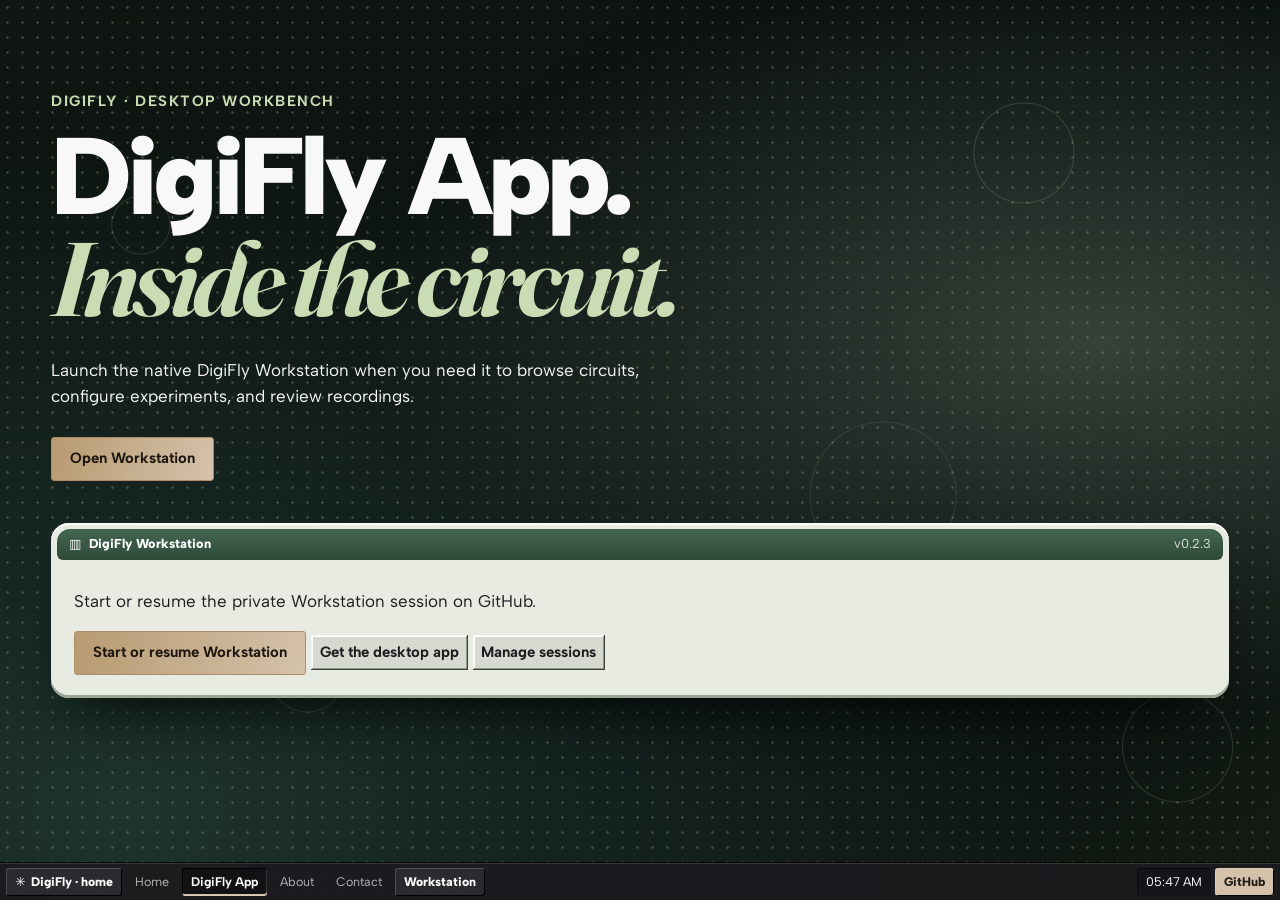
==== app/index.html @ bb7e49b6 "Publish the DigiFly website with manual Workstation launch" ====
<!doctype html>
<html lang="en">
<head>
  <meta charset="utf-8">
  <meta name="viewport" content="width=device-width, initial-scale=1">
  <meta name="description" content="DigiFly research and desktop workbench for fruit fly neural simulations.">
  <meta name="theme-color" content="#1d1b1f">
  <title>DigiFly App · DigiFly</title>
  <link rel="stylesheet" href="../assets/site.css">
  <script defer src="../assets/site.js"></script>
</head>
<body class="page-app">
  <a class="skip" href="#main">Skip to content</a>
  <main id="main">
<section class="hero" aria-labelledby="title">
  <p class="eyebrow">DIGIFLY · DESKTOP WORKBENCH</p>
  <h1 id="title">DigiFly App.<br><em>Inside the circuit.</em></h1>
  <p>Launch the native DigiFly Workstation when you need it to browse circuits, configure experiments, and review recordings.</p>
  <a class="action primary" href="#workbench">Open Workstation</a>
</section>
<section class="viewer instrument live-workbench" id="workbench" aria-labelledby="workbench-label" data-session-url="">
  <div class="window-bar"><span aria-hidden="true">▥</span> <span id="workbench-label">DigiFly Workstation</span><span class="window-meta">v0.2.3</span></div>
  <div class="session-notice" data-session-notice>
    <p>Start or resume the private Workstation session on GitHub.</p>
    <a class="action primary" href="https://codespaces.new/Saint-Sam/Digifly-Application/tree/browser-codespace?quickstart=1">Start or resume Workstation</a>
    <a class="action system-button" href="https://github.com/Saint-Sam/Digifly-Application/releases/tag/v0.2.3">Get the desktop app</a>
    <a class="action system-button" href="https://github.com/codespaces">Manage sessions</a>
  </div>
  <div class="session-launch" data-session-launch hidden>
    <a class="action primary" data-session-link target="_blank" rel="noopener">Open full-window session</a>
  </div>
  <iframe data-session-frame loading="lazy" title="DigiFly Workstation remote desktop" allow="fullscreen" hidden></iframe>
</section>
</main>
  <div class="taskbar">
    <a class="task-home" href="../" aria-label="DigiFly home"><span aria-hidden="true">✳</span> DigiFly · home</a>
    <nav aria-label="Main navigation"><a href="../">Home</a><a href="../app/" aria-current="page">DigiFly App</a><a href="../about/">About</a><a href="../contact/">Contact</a></nav>
    <div class="page-tools" aria-label="Page tools"><a href="#workbench">Workstation</a><a data-session-link target="_blank" rel="noopener" hidden>Open in new tab</a></div>
    <div class="task-tray"><time data-clock aria-label="Local time"></time><a class="task-cta" href="https://github.com/Saint-Sam/Digifly-Public">GitHub</a></div>
  </div>
</body>
</html>
---- assets/site.css ----
@import url("https://fonts.googleapis.com/css2?family=Albert+Sans:wght@400;500;650;700;800;900&family=Fraunces:ital,wght@1,650&family=JetBrains+Mono:wght@400;600&display=swap");

:root {
  --ink: #1d1b1f;
  --light: #f9f8f8;
  --pale-green: #c9dcb4;
  --desktop: #060b09;
  --silver: #d6d9cf;
  --green-bar: linear-gradient(90deg, #2f4a3a, #4d7058);
  --gold: #b89a72;
  --mono: "JetBrains Mono", Consolas, monospace;
  --body: "Albert Sans", system-ui, sans-serif;
  --serif: Fraunces, Georgia, serif;
  --utility: Tahoma, "Segoe UI", var(--body);
  --bevel: inset -1px -1px #3a423b, inset 1px 1px #f5f7f0,
           inset -2px -2px #8d978a, inset 2px 2px white;
  --task-raised: inset 1px 1px #ffffff29, inset -1px -1px black;
  --task-pressed: inset 1px 1px black, inset -1px -1px #ffffff24, inset 0 -2px #d4c2aa;
  font: 400 17px/1.55 var(--body);
  color: var(--light);
  background: var(--desktop);
}

*, *::before, *::after { box-sizing: border-box; }
[hidden] { display: none !important; }
body { margin: 0; min-height: 100vh; padding-bottom: 60px; isolation: isolate; }
a { color: inherit; }
button, input { font: inherit; }
button { cursor: pointer; }
:focus-visible { outline: 2px solid #b8853a; outline-offset: 3px; }
.skip { position: fixed; top: 0; left: 1rem; color: var(--ink); background: white; padding: .5rem; z-index: 4; transform: translateY(-120%); }
.skip:focus { transform: translateY(0); }

body::before, body::after {
  content: "";
  position: fixed;
  inset: 0;
  pointer-events: none;
  z-index: -1;
}

body::before {
  background:
    radial-gradient(ellipse at 86% 38%, #364137 0%, transparent 47%),
    radial-gradient(ellipse at 10% 90%, #1e342c 0%, transparent 58%),
    linear-gradient(145deg, #101712, #080e10 64%, #141c13);
}
body::after {
  background:
    radial-gradient(circle at 80% 17%, transparent 49px, #d1ddba2c 50px, transparent 51px),
    radial-gradient(circle at 69% 55%, transparent 72px, #d1ddba1c 73px, transparent 74px),
    radial-gradient(circle at 24% 75%, transparent 36px, #d1ddba2e 37px, transparent 38px),
    radial-gradient(circle at 11% 25%, transparent 28px, #d1ddba24 29px, transparent 30px),
    radial-gradient(circle at 92% 83%, transparent 54px, #d1ddba27 55px, transparent 56px),
    radial-gradient(circle, #adbd9245 1px, transparent 1.5px) 0 0 / 15px 15px;
  animation: drift 70s ease-in-out infinite alternate;
}
body[data-motion-paused]::after { animation-play-state: paused; }
@keyframes drift { to { transform: translate(13px, -10px) scale(1.04); } }

.page-home { color: var(--ink); }
.page-home::before {
  background:
    linear-gradient(145deg, transparent 66%, #34465d 66.2%, #172637 94%),
    linear-gradient(30deg, #354b63 0%, #9caec1 42%, #e8ebec 95%);
}
.page-home::after {
  background: radial-gradient(circle, #243b5580 1px, transparent 1.1px) 0 0 / 5px 5px;
  opacity: .47;
}

main, .masthead { width: min(92vw, 1370px); margin-inline: auto; }
.masthead { padding-top: 26px; }
.brand { display: inline-flex; gap: .5rem; align-items: center; text-decoration: none; font-size: 1.22rem; font-weight: 900; letter-spacing: .05em; text-transform: uppercase; }
.brand span { font-size: 1.4rem; line-height: 1; padding: .3rem; color: white; background: var(--ink); border-radius: 50% 50% 50% 6%; }

.home-layout { display: grid; grid-template-columns: 1.4fr 1fr; align-items: center; gap: clamp(2rem, 8vw, 8rem); min-height: min(610px, calc(100svh - 128px)); padding: 2rem 0; }
.home-intro h1, .hero h1 { margin: 0; font-weight: 900; line-height: .94; letter-spacing: -.05em; }
.home-intro h1 { font-size: clamp(2.7rem, 5.4vw, 5.4rem); }
h1 em, h2 em { font-family: var(--serif); font-weight: 650; }
.home-intro em { font-size: .98em; }
.terminal { width: fit-content; list-style: none; padding: 0; margin: 2rem 0 0; display: grid; gap: 4px; font: .82rem/1.35 var(--mono); }
.terminal li { width: fit-content; background: #f2f1ed; padding: 3px 8px; box-shadow: 2px 2px #3546595e; }
.terminal li::before { content: "> "; }
.hero { padding: clamp(58px, 10vh, 110px) 0 42px; }
.hero .eyebrow { margin: 0 0 .7rem; color: var(--pale-green); font-size: .88rem; font-weight: 700; letter-spacing: .1em; }
.hero h1 { font-size: clamp(2.9rem, 8.5vw, 7.1rem); }
.hero h1 em { font-size: .96em; color: var(--pale-green); }
.hero > p:not(.eyebrow) { max-width: 54ch; margin: 1.6rem 0; }
.action { display: inline-flex; align-items: center; justify-content: center; min-height: 42px; padding: .55rem 1.05rem; font-size: .88rem; font-weight: 700; text-decoration: none; }
.primary { color: #1c160e; background: linear-gradient(105deg, #b89a72, #d4c2aa); border: 1px solid #ab8d67; border-radius: 3px; }
.primary:hover { background: #dcc8aa; }

.window { color: var(--ink); background: var(--silver); padding: 3px; box-shadow: var(--bevel), 0 22px 44px -18px #000c; }
.window-bar { display: flex; align-items: center; gap: 8px; min-height: 22px; padding: 0 6px; background: var(--green-bar); color: white; font: 800 .76rem/1.2 var(--utility); }
.window-meta { margin-left: auto; font-weight: 400; opacity: .82; }
.launcher { border-radius: 5px; background: #e9e8e4; border: 1px solid #6a6e76; padding: 0; overflow: hidden; box-shadow: 0 13px 32px #0e172863; }
.launcher .window-bar { min-height: 29px; color: var(--ink); padding: 0 10px; background: repeating-linear-gradient(#d2d4d6 0 1px, #e0e1e3 1px 3px); border-bottom: 1px solid #757980; }
.launcher-body { padding: .9rem 1rem 1rem; }
.launcher-body h2 { font-size: 1.11rem; margin: 0 0 .6rem; }
.launcher-body .action { width: 100%; margin-top: .7rem; }
.window-status { padding: .35rem .65rem; border-top: 1px solid #c0bfb9; font-size: .74rem; }

figure { margin: 0; }
canvas { display: block; width: 100%; height: auto; }
.preview-figure canvas { max-height: 220px; object-fit: contain; background: #111918; }
.system-button { min-height: 28px; border: 0; box-shadow: var(--bevel); background: var(--silver); padding: .35rem .52rem; }
.instrument { color: var(--ink); background: #e7ebe2; padding: 6px; border-radius: 18px; box-shadow: inset 0 2px white, inset 0 -3px #9aa596, 0 30px 60px -24px #000d; }
.instrument .window-bar { min-height: 31px; padding: 0 12px; border-radius: 13px 13px 6px 6px; background: linear-gradient(#44664f, #2f4a3a); }
figcaption { padding: .4rem .55rem; font: .74rem/1.35 var(--mono); }

.report { width: min(100%, 760px); margin: 1rem auto 4rem; }
.report-body { padding: clamp(1rem, 3vw, 2rem); margin: 3px; background: #fff; }
.report-body h2 { font-size: clamp(1.85rem, 3.2vw, 2.6rem); font-weight: 800; line-height: 1.02; letter-spacing: -.04em; margin: .15rem 0 1rem; }
.pipeline { display: grid; gap: .6rem; margin: 1.1rem 0; }
.pipeline section { padding-left: .7rem; border-left: 3px solid #9eaf8b; }
.pipeline h2 { margin: 0; font-size: 1rem; line-height: 1.35; letter-spacing: normal; }
.pipeline p { margin: 0; font-size: .92rem; }

.page-contact::before { background: radial-gradient(ellipse at 77% 56%, #223746, transparent 48%), linear-gradient(150deg, #131e24, #080b0f); }
.page-contact::after { opacity: .7; }
.contact-desktop { display: flex; align-items: start; justify-content: space-between; gap: 1rem; padding: clamp(24px, 7vh, 64px) 0 2rem; }
.messenger { width: min(100%, 280px); background: #d4d9e4; }
.messenger .window-bar { background: linear-gradient(90deg, #232a38, #526884); }
.messenger-body { padding: .85rem; font: .86rem/1.45 var(--utility); }
.messenger h1 { padding: .55rem; margin: 0; background: #27364d; color: white; font: 700 1.1rem var(--mono); }
.contact-list { display: grid; background: #fff; padding: .4rem; box-shadow: inset 1px 1px #8f97a0; }
.contact-list a { display: flex; gap: .6rem; padding: .4rem; text-decoration: none; }
.contact-list a:hover { background: #e7edf4; }
.contact-list small { display: block; color: #44474d; }
.shortcuts { display: grid; gap: 1.2rem; }
.shortcuts a { display: grid; justify-items: center; gap: .25rem; color: white; font-size: .77rem; text-decoration: none; }
.desktop-icon { display: block; width: 25px; height: 19px; box-shadow: 1px 2px #0008; }
.monitor-icon { background: #577490; border: 3px solid #c4c5c4; }
.folder-icon { background: #e5ba66; border: 2px solid #97753b; }
.document-icon { width: 17px; height: 24px; background: repeating-linear-gradient(white 0 4px, #c4cdd2 4px 5px); }

.taskbar { position: fixed; inset: auto 0 0; z-index: 2; display: flex; align-items: center; min-height: 38px; gap: 4px; padding: 0 6px max(0px, env(safe-area-inset-bottom)); background: #1d1b1ff5; box-shadow: inset 0 1px #ffffff1f; border-top: 1px solid #000b; color: #f9f8f8b3; font-size: .734rem; }
.taskbar nav, .page-tools, .tool-group, .task-tray { display: flex; align-items: center; gap: 4px; }
.taskbar a, .taskbar button, .taskbar time { display: inline-flex; align-items: center; gap: 6px; min-height: 28px; padding: 0 9px; border: 0; border-radius: 3px; color: inherit; background: transparent; text-decoration: none; white-space: nowrap; }
.taskbar a:hover, .taskbar button:hover { background: #ffffff15; color: white; }
.taskbar .task-home, .page-tools a, .page-tools button { background: #ffffff12; color: white; box-shadow: var(--task-raised); font-weight: 800; }
.taskbar a[aria-current="page"], .taskbar button[aria-pressed="true"] { background: #00000059; color: white; box-shadow: var(--task-pressed); font-weight: 700; }
.task-tray { margin-left: auto; }
.taskbar time { background: #151418; color: white; box-shadow: inset 1px 1px #0008; font-variant-numeric: tabular-nums; }
.taskbar .task-cta { background: #d4c2aa; color: #201b17; font-weight: 800; box-shadow: var(--task-raised); }
.taskbar .task-cta:hover { background: #e4d2bc; color: #201b17; }

@media (max-width: 740px) {
  .home-layout { grid-template-columns: 1fr; gap: 1.25rem; }
  .home-layout { padding: 2rem 0; }
  .hero { padding-top: 2.7rem; }
  .taskbar { flex-wrap: wrap; padding-block: 4px; }
  .taskbar a, .taskbar button, .taskbar time { padding-inline: 6px; }
  body { padding-bottom: 80px; }
}
@media (max-width: 465px) {
  .taskbar nav { flex: 1; justify-content: space-between; }
  .taskbar .task-home { display: none; }
  .taskbar .page-tools { flex-basis: 100%; order: 3; }
  .task-tray time { display: none; }
  .contact-desktop { gap: .65rem; }
}
@media (prefers-reduced-motion: reduce) {
  *, *::before, *::after { animation: none !important; transition: none !important; }
}

.live-workbench { margin-bottom: 3rem; scroll-margin-top: .75rem; }
.live-workbench iframe { display: block; width: 100%; height: min(76vh, 900px); min-height: 350px; border: 0; margin-top: 4px; background: #11151e; }
.session-notice { padding: .65rem 1rem 1rem; }

.session-launch { display: flex; justify-content: end; padding: .3rem .25rem 0; }
.session-launch .action { min-height: 36px; }
@media (max-width: 650px) {
  .live-workbench iframe { display: none; }
  .session-launch { padding: .85rem; justify-content: stretch; }
  .session-launch .action { flex: 1; min-height: 44px; }
  .taskbar a, .taskbar button { min-height: 36px; }
  body { padding-bottom: calc(90px + env(safe-area-inset-bottom)); }
}
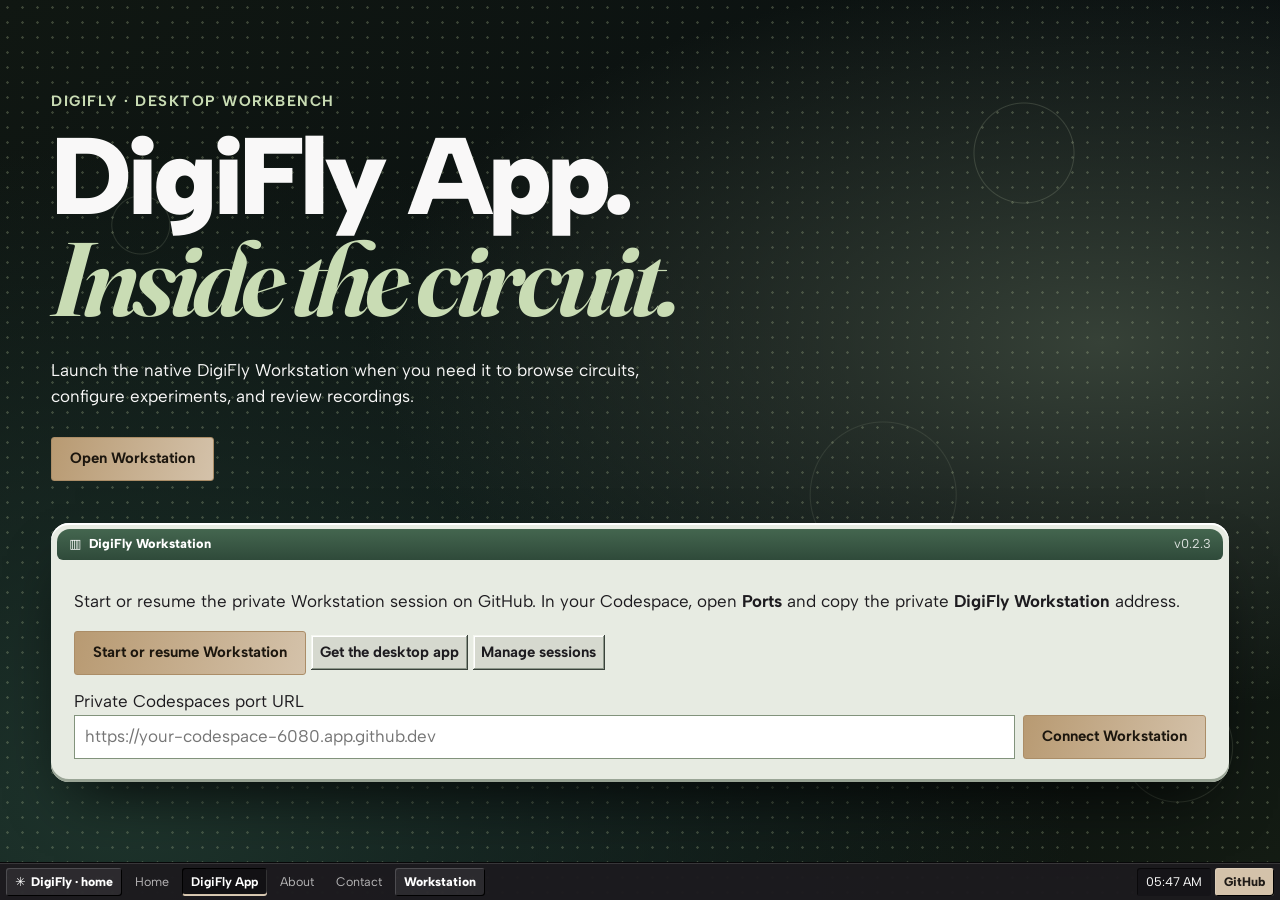
==== commit 1d835128: "Connect the App page to a private Codespaces port" ====
--- a/app/index.html
+++ b/app/index.html
@@ -21,13 +21,22 @@
 <section class="viewer instrument live-workbench" id="workbench" aria-labelledby="workbench-label" data-session-url="">
   <div class="window-bar"><span aria-hidden="true">▥</span> <span id="workbench-label">DigiFly Workstation</span><span class="window-meta">v0.2.3</span></div>
   <div class="session-notice" data-session-notice>
-    <p>Start or resume the private Workstation session on GitHub.</p>
+    <p>Start or resume the private Workstation session on GitHub. In your Codespace, open <strong>Ports</strong> and copy the private <strong>DigiFly Workstation</strong> address.</p>
     <a class="action primary" href="https://codespaces.new/Saint-Sam/Digifly-Application/tree/browser-codespace?quickstart=1">Start or resume Workstation</a>
     <a class="action system-button" href="https://github.com/Saint-Sam/Digifly-Application/releases/tag/v0.2.3">Get the desktop app</a>
     <a class="action system-button" href="https://github.com/codespaces">Manage sessions</a>
+    <form class="session-connect" data-codespace-form>
+      <label for="codespace-address">Private Codespaces port URL</label>
+      <div class="session-connect-controls">
+        <input id="codespace-address" name="address" type="url" placeholder="https://your-codespace-6080.app.github.dev" required>
+        <button class="action primary" type="submit">Connect Workstation</button>
+      </div>
+      <p data-connect-status role="status"></p>
+    </form>
   </div>
   <div class="session-launch" data-session-launch hidden>
     <a class="action primary" data-session-link target="_blank" rel="noopener">Open full-window session</a>
+    <a class="action system-button" data-codespace-site target="_blank" rel="noopener" hidden>Open site inside Codespace</a>
   </div>
   <iframe data-session-frame loading="lazy" title="DigiFly Workstation remote desktop" allow="fullscreen" hidden></iframe>
 </section>
--- a/assets/site.css
+++ b/assets/site.css
@@ -178,3 +178,9 @@
   .taskbar a, .taskbar button { min-height: 36px; }
   body { padding-bottom: calc(90px + env(safe-area-inset-bottom)); }
 }
+
+.session-connect { margin-top: .8rem; }
+.session-connect-controls { display: flex; flex-wrap: wrap; gap: .5rem; }
+.session-connect input { flex: 1 1 18rem; min-width: 0; padding: .4rem .6rem; color: var(--ink); background: white; border: 1px solid #82937c; }
+.session-connect p:empty { display: none; }
+.session-launch { flex-wrap: wrap; gap: .4rem; }
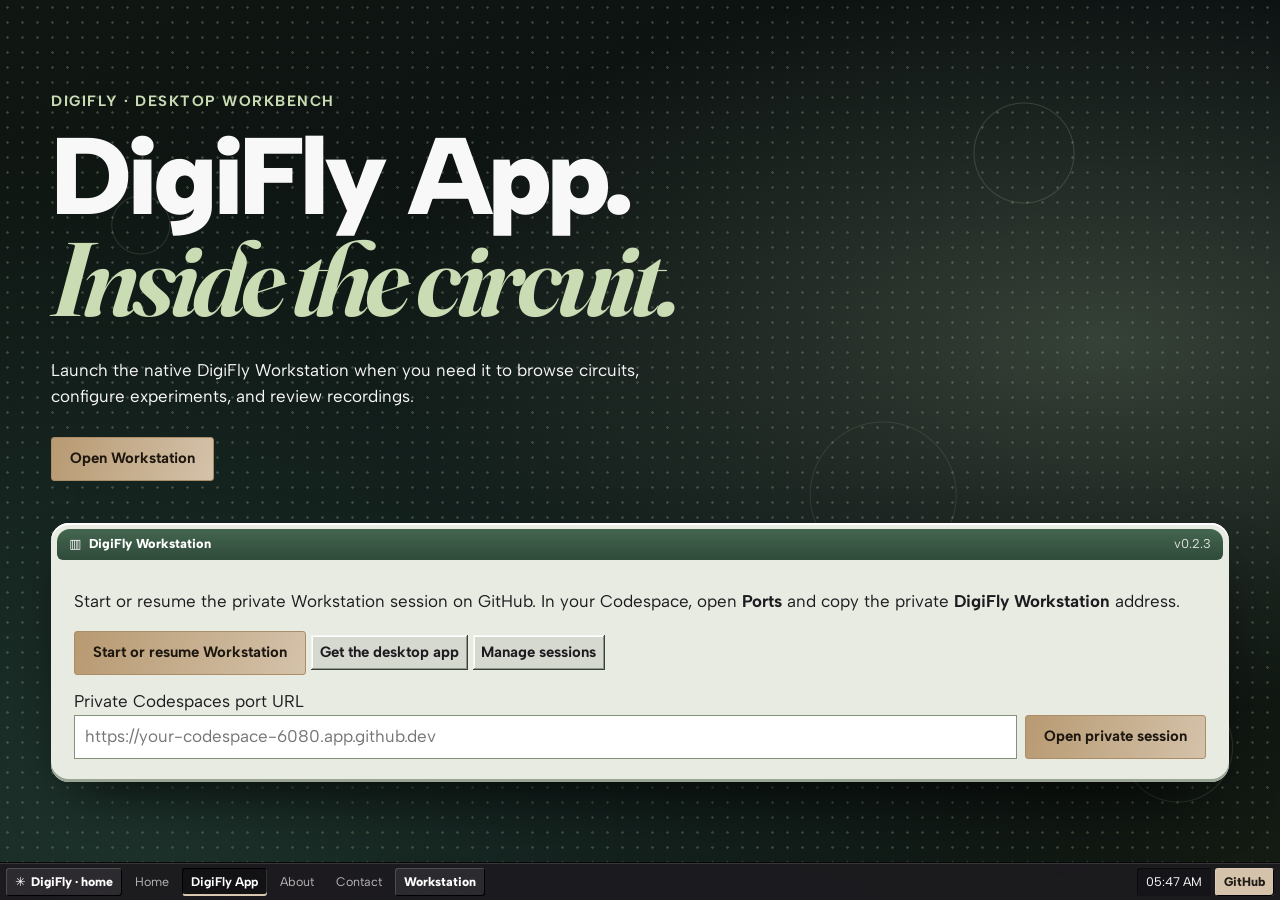
==== commit 02ad8bbf: "Open private Codespaces in the browser top level" ====
--- a/app/index.html
+++ b/app/index.html
@@ -29,14 +29,14 @@
       <label for="codespace-address">Private Codespaces port URL</label>
       <div class="session-connect-controls">
         <input id="codespace-address" name="address" type="url" placeholder="https://your-codespace-6080.app.github.dev" required>
-        <button class="action primary" type="submit">Connect Workstation</button>
+        <button class="action primary" type="submit">Open private session</button>
       </div>
       <p data-connect-status role="status"></p>
+      <a class="action system-button" data-codespace-site hidden>Open full site inside Codespace</a>
     </form>
   </div>
   <div class="session-launch" data-session-launch hidden>
     <a class="action primary" data-session-link target="_blank" rel="noopener">Open full-window session</a>
-    <a class="action system-button" data-codespace-site target="_blank" rel="noopener" hidden>Open site inside Codespace</a>
   </div>
   <iframe data-session-frame loading="lazy" title="DigiFly Workstation remote desktop" allow="fullscreen" hidden></iframe>
 </section>
